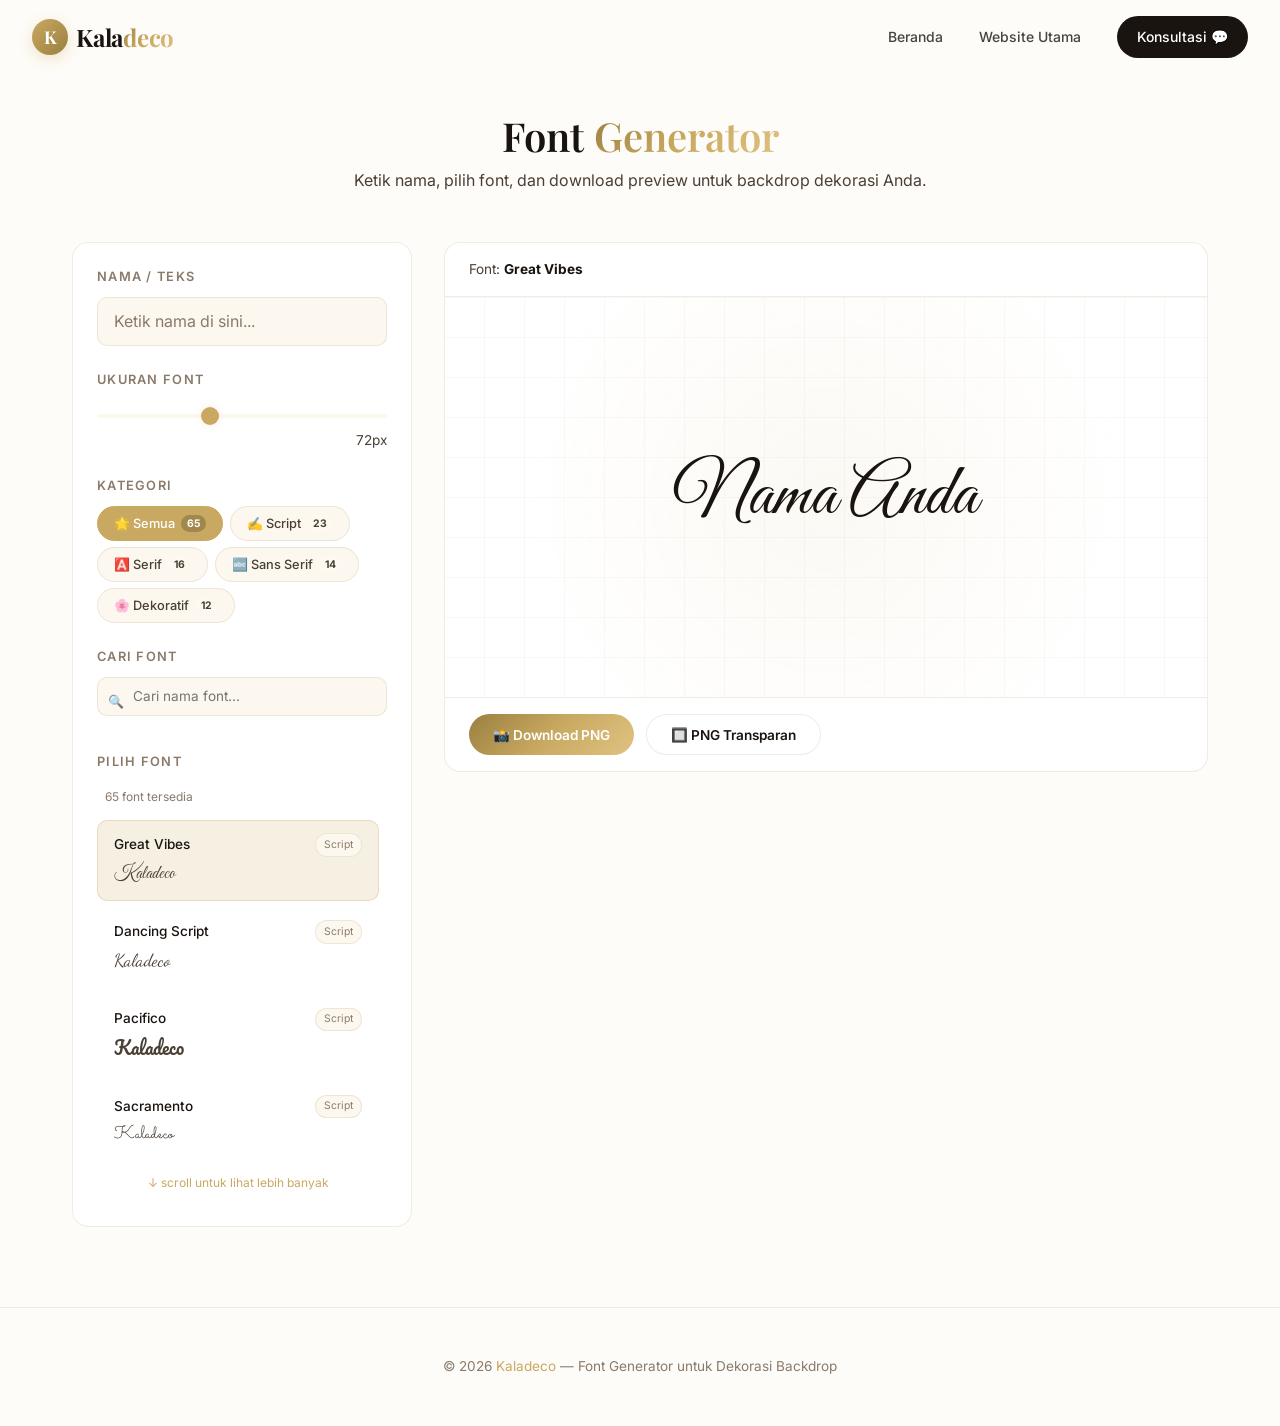
==== generator.html @ 747a3c10 "initial: kaladeco font generator" ====
<!DOCTYPE html>
<html lang="id">
<head>
  <meta charset="UTF-8">
  <meta name="viewport" content="width=device-width, initial-scale=1.0">
  <title>Font Generator — Kaladeco</title>
  <meta name="description" content="Ketik nama dan pilih font untuk backdrop dekorasi Anda. Preview langsung dan download gratis dari Kaladeco.">
  <link rel="stylesheet" href="styles/main.css">
  <link rel="icon" href="data:image/svg+xml,<svg xmlns='http://www.w3.org/2000/svg' viewBox='0 0 100 100'><text y='.9em' font-size='90'>✍️</text></svg>">
</head>
<body>

  <!-- Navbar -->
  <nav class="navbar">
    <a href="index.html" class="nav-logo">
      <span class="nav-logo-mark">K</span>
      <span class="nav-logo-text">Kala<span class="accent">deco</span></span>
    </a>
    <div class="nav-links">
      <a href="index.html">Beranda</a>
      <a href="https://kaladeco.vercel.app/" target="_blank" rel="noopener noreferrer">Website Utama</a>
      <a href="https://wa.me/6285283910033?text=Halo%20Kaladeco%2C%20saya%20ingin%20konsultasi%20tentang%20dekorasi" class="nav-cta">Konsultasi 💬</a>
    </div>
    <button class="nav-toggle" aria-label="Menu">
      <span></span><span></span><span></span>
    </button>
  </nav>

  <!-- Generator -->
  <div class="gen-page">
    <div class="gen-container">
      <div class="gen-header">
        <h1>Font <span style="background:var(--gold-gradient);-webkit-background-clip:text;-webkit-text-fill-color:transparent;background-clip:text;">Generator</span></h1>
        <p>Ketik nama, pilih font, dan download preview untuk backdrop dekorasi Anda.</p>
      </div>

      <div class="gen-layout">
        <!-- Left: Controls -->
        <div class="gen-controls">
          <!-- Name Input -->
          <div class="control-group">
            <label class="control-label" for="name-input">Nama / Teks</label>
            <input type="text" id="name-input" class="name-input" placeholder="Ketik nama di sini..." maxlength="60" autocomplete="off">
          </div>

          <!-- Size -->
          <div class="control-group">
            <label class="control-label" for="size-slider">Ukuran Font</label>
            <input type="range" id="size-slider" class="size-slider" min="24" max="150" value="72">
            <div id="size-val" class="size-val">72px</div>
          </div>

          <!-- Category Tabs -->
          <div class="control-group">
            <label class="control-label">Kategori</label>
            <div class="cat-tabs" id="cat-tabs"></div>
          </div>

          <!-- Font Search -->
          <div class="control-group">
            <label class="control-label" for="font-search">Cari Font</label>
            <div class="search-wrap">
              <input type="text" id="font-search" class="font-search" placeholder="Cari nama font..." autocomplete="off">
            </div>
          </div>

          <!-- Font List -->
          <div class="control-group">
            <label class="control-label">Pilih Font</label>
            <div class="font-list" id="font-list"></div>
          </div>
        </div>

        <!-- Right: Preview -->
        <div class="gen-preview">
          <div class="preview-toolbar">
            <div id="font-info" class="font-info">Font: <strong>Great Vibes</strong></div>
          </div>
          <div class="preview-canvas-wrap">
            <div id="preview-text">Nama Anda</div>
          </div>
          <div class="download-bar">
            <button class="btn btn-primary" id="btn-download-png">📸 Download PNG</button>
            <button class="btn btn-secondary" id="btn-download-transparent">🔲 PNG Transparan</button>
          </div>
        </div>
      </div>
    </div>
  </div>

  <!-- Footer -->
  <footer class="footer" style="margin-top:3rem;">
    <p>&copy; 2026 <a href="https://kaladeco.vercel.app/" target="_blank">Kaladeco</a> — Font Generator untuk Dekorasi Backdrop</p>
  </footer>

  <script src="js/fonts.js"></script>
  <script src="js/app.js"></script>
  <script src="js/generator.js"></script>
</body>
</html>
---- styles/main.css ----
@import url('https://fonts.googleapis.com/css2?family=Playfair+Display:ital,wght@0,400;0,600;0,700;1,400&family=Inter:wght@300;400;500;600&display=swap');

:root {
  /* Selaras dengan kaladeco.vercel.app — cream + gold */
  --bg-primary: #fefcf8;       /* cream background */
  --bg-secondary: #fdf8ef;     /* cream lebih hangat (kartu/input) */
  --bg-card: #ffffff;
  --bg-glass: rgba(201,169,97,0.06);
  --border-glass: rgba(154,127,63,0.15);
  --text-primary: #1a1410;     /* charcoal */
  --text-secondary: #4a3f35;
  --text-muted: #8a7a6a;
  --accent: #c9a961;           /* gold */
  --accent-light: #e0c281;
  --accent-dark: #9a7f3f;
  --accent-soft: #f5ebd6;
  --accent-glow: rgba(201,169,97,0.18);
  --gold-gradient: linear-gradient(135deg, #9a7f3f 0%, #c9a961 50%, #e0c281 100%);
  --radius: 16px;
  --radius-sm: 10px;
  --shadow: 0 8px 32px rgba(154,127,63,0.12);
  --transition: 0.3s cubic-bezier(0.4,0,0.2,1);
}

*, *::before, *::after { box-sizing: border-box; margin: 0; padding: 0; }

html { scroll-behavior: smooth; }

body {
  font-family: 'Inter', sans-serif;
  background: var(--bg-primary);
  color: var(--text-primary);
  line-height: 1.6;
  overflow-x: hidden;
  -webkit-font-smoothing: antialiased;
}

h1,h2,h3,h4 { font-family: 'Playfair Display', serif; font-weight: 600; line-height: 1.2; }

a { text-decoration: none; color: inherit; transition: var(--transition); }

img { max-width: 100%; display: block; }

/* ===== NAVBAR (selaras dengan kaladeco.vercel.app) ===== */
.navbar {
  position: fixed; top: 0; left: 0; right: 0; z-index: 100;
  padding: 1rem 2rem;
  background: transparent;
  display: flex; align-items: center; justify-content: space-between;
  transition: all 0.5s cubic-bezier(0.4,0,0.2,1);
}
.navbar.scrolled {
  padding: 0.5rem 2rem;
  background: rgba(255,255,255,0.8);
  backdrop-filter: blur(20px);
  border-bottom: 1px solid rgba(201,169,97,0.1);
}

/* Logo: lingkaran gold + teks Kaladeco dengan suffix gradient */
.nav-logo {
  display: inline-flex; align-items: center; gap: 0.5rem;
  font-family: 'Playfair Display', serif;
  font-size: 1.5rem; font-weight: 700;
  color: var(--text-primary);
  letter-spacing: -0.01em;
  background: none; -webkit-text-fill-color: var(--text-primary);
}
.nav-logo-mark {
  width: 36px; height: 36px; border-radius: 50%;
  background: linear-gradient(135deg, var(--accent) 0%, var(--accent-dark) 100%);
  display: inline-flex; align-items: center; justify-content: center;
  color: #fff; font-size: 1.1rem; font-weight: 700;
  box-shadow: 0 4px 14px rgba(201,169,97,0.3);
  transition: transform 0.3s ease;
  -webkit-text-fill-color: #fff;
}
.nav-logo:hover .nav-logo-mark { transform: scale(1.1); }
.nav-logo-text { line-height: 1; }
.nav-logo-text .accent {
  background: var(--gold-gradient);
  -webkit-background-clip: text; -webkit-text-fill-color: transparent;
  background-clip: text;
}

.nav-links { display: flex; gap: 0.25rem; align-items: center; }
.nav-links a {
  position: relative;
  padding: 0.5rem 1rem;
  font-size: 0.875rem; font-weight: 500;
  color: rgba(26,20,16,0.8);
  transition: color 0.3s ease;
}
.nav-links a:hover { color: var(--accent); }
.nav-links a:not(.nav-cta)::after {
  content: ''; position: absolute;
  bottom: 0.25rem; left: 1rem; right: 1rem;
  height: 1.5px; background: var(--accent);
  transform: scaleX(0); transform-origin: left;
  transition: transform 0.3s ease;
}
.nav-links a:not(.nav-cta):hover::after { transform: scaleX(1); }

.nav-cta {
  margin-left: 1rem;
  padding: 0.625rem 1.25rem !important;
  background: var(--text-primary) !important;
  color: #ffffff !important;
  -webkit-text-fill-color: #ffffff !important;
  border-radius: 50px; font-weight: 500 !important; font-size: 0.875rem !important;
  transition: background-color 0.3s ease !important;
}
.nav-cta::after { display: none !important; }
.nav-cta:hover { background: var(--accent) !important; color: #ffffff !important; }

.nav-toggle { display: none; flex-direction: column; gap: 5px; cursor: pointer; background: none; border: none; padding: 4px; }
.nav-toggle span { width: 24px; height: 2px; background: var(--text-primary); border-radius: 2px; transition: var(--transition); }

/* ===== HERO ===== */
.hero {
  min-height: 100vh; display: flex; align-items: center; justify-content: center;
  position: relative; padding: 6rem 2rem 4rem;
  background: radial-gradient(ellipse at 50% 0%, rgba(201,169,110,0.08) 0%, transparent 60%);
}
.hero::before {
  content: ''; position: absolute; top: 20%; left: 50%; transform: translateX(-50%);
  width: 600px; height: 600px; border-radius: 50%;
  background: radial-gradient(circle, var(--accent-glow) 0%, transparent 70%);
  filter: blur(80px); pointer-events: none;
}
.hero-content { text-align: center; max-width: 800px; position: relative; z-index: 1; }
.hero-badge {
  display: inline-flex; align-items: center; gap: 0.5rem;
  padding: 0.5rem 1.2rem; border-radius: 50px;
  background: var(--bg-glass); border: 1px solid var(--border-glass);
  font-size: 0.8rem; color: var(--accent); margin-bottom: 2rem;
  animation: fadeInUp 0.8s ease;
}
.hero-badge .dot { width: 6px; height: 6px; border-radius: 50%; background: var(--accent); animation: pulse 2s infinite; }
.hero h1 { font-size: clamp(2.5rem, 6vw, 4.5rem); margin-bottom: 1.5rem; animation: fadeInUp 0.8s ease 0.1s both; }
.hero h1 .highlight {
  background: var(--gold-gradient); -webkit-background-clip: text; -webkit-text-fill-color: transparent; background-clip: text;
}
.hero p { font-size: 1.1rem; color: var(--text-secondary); max-width: 560px; margin: 0 auto 2.5rem; animation: fadeInUp 0.8s ease 0.2s both; }
.hero-buttons { display: flex; gap: 1rem; justify-content: center; flex-wrap: wrap; animation: fadeInUp 0.8s ease 0.3s both; }

/* ===== BUTTONS ===== */
.btn {
  display: inline-flex; align-items: center; gap: 0.5rem;
  padding: 0.85rem 2rem; border-radius: 50px; font-weight: 600;
  font-size: 0.95rem; cursor: pointer; border: none;
  transition: var(--transition); font-family: 'Inter', sans-serif;
}
.btn-primary {
  background: var(--gold-gradient); color: #ffffff;
}
.btn-primary:hover { transform: translateY(-2px); box-shadow: 0 8px 30px var(--accent-glow); }
.btn-secondary {
  background: var(--bg-card); color: var(--text-primary);
  border: 1px solid var(--border-glass);
}
.btn-secondary:hover { background: var(--accent-soft); border-color: var(--accent); }

/* ===== SECTIONS ===== */
.section { padding: 6rem 2rem; max-width: 1200px; margin: 0 auto; }
.section-label {
  font-size: 0.8rem; color: var(--accent); text-transform: uppercase;
  letter-spacing: 0.15em; font-weight: 600; margin-bottom: 0.75rem;
}
.section-title { font-size: clamp(1.8rem, 4vw, 2.8rem); margin-bottom: 1rem; }
.section-desc { color: var(--text-secondary); max-width: 560px; font-size: 1rem; }

/* ===== FEATURES ===== */
.features-grid { display: grid; grid-template-columns: repeat(auto-fit, minmax(280px, 1fr)); gap: 1.5rem; margin-top: 3rem; }
.feature-card {
  padding: 2rem; border-radius: var(--radius);
  background: var(--bg-card); border: 1px solid var(--border-glass);
  transition: var(--transition); position: relative; overflow: hidden;
}
.feature-card:hover { border-color: rgba(201,169,110,0.3); transform: translateY(-4px); box-shadow: var(--shadow); }
.feature-icon {
  width: 48px; height: 48px; border-radius: 12px;
  background: var(--accent-glow); display: flex; align-items: center; justify-content: center;
  font-size: 1.5rem; margin-bottom: 1.2rem;
}
.feature-card h3 { font-size: 1.15rem; margin-bottom: 0.6rem; font-family: 'Inter', sans-serif; font-weight: 600; }
.feature-card p { color: var(--text-secondary); font-size: 0.9rem; line-height: 1.6; }

/* ===== PREVIEW SHOWCASE ===== */
.showcase { margin-top: 3rem; }
.showcase-grid { display: grid; grid-template-columns: repeat(auto-fit, minmax(300px, 1fr)); gap: 1.5rem; }
.showcase-card {
  border-radius: var(--radius); overflow: hidden;
  background: var(--bg-card); border: 1px solid var(--border-glass);
  transition: var(--transition); cursor: pointer;
}
.showcase-card:hover { border-color: rgba(201,169,110,0.3); transform: translateY(-3px); }
.showcase-preview {
  height: 200px; display: flex; align-items: center; justify-content: center;
  background: linear-gradient(135deg, var(--accent-soft) 0%, var(--bg-secondary) 100%);
  padding: 2rem; text-align: center; font-size: 2.5rem; color: var(--text-primary);
}
.showcase-info { padding: 1.2rem 1.5rem; border-top: 1px solid var(--border-glass); }
.showcase-info .font-name { font-size: 0.9rem; font-weight: 500; }
.showcase-info .font-cat { font-size: 0.8rem; color: var(--text-muted); margin-top: 0.2rem; }

/* ===== CTA ===== */
.cta-section {
  text-align: center; padding: 5rem 2rem;
  background: radial-gradient(ellipse at center, var(--accent-glow) 0%, transparent 70%);
  position: relative;
}
.cta-section h2 { font-size: clamp(2rem, 4vw, 3rem); margin-bottom: 1rem; }
.cta-section p { color: var(--text-secondary); max-width: 480px; margin: 0 auto 2rem; }

/* ===== FOOTER ===== */
.footer {
  padding: 3rem 2rem; text-align: center;
  border-top: 1px solid var(--border-glass);
  color: var(--text-muted); font-size: 0.85rem;
}
.footer a { color: var(--accent); }

/* ===== GENERATOR PAGE ===== */
.gen-page { min-height: 100vh; padding-top: 80px; }
.gen-container { max-width: 1200px; margin: 0 auto; padding: 2rem; }
.gen-header { text-align: center; margin-bottom: 3rem; }
.gen-header h1 { font-size: clamp(1.8rem, 4vw, 2.5rem); margin-bottom: 0.5rem; }
.gen-header p { color: var(--text-secondary); }

.gen-layout { display: grid; grid-template-columns: 340px 1fr; gap: 2rem; align-items: start; }

/* Controls Panel */
.gen-controls {
  background: var(--bg-card); border: 1px solid var(--border-glass);
  border-radius: var(--radius); padding: 1.5rem;
  position: sticky; top: 100px;
}
.control-group { margin-bottom: 1.5rem; }
.control-group:last-child { margin-bottom: 0; }
.control-label {
  display: block; font-size: 0.8rem; color: var(--text-muted);
  text-transform: uppercase; letter-spacing: 0.1em; font-weight: 600; margin-bottom: 0.6rem;
}

.name-input {
  width: 100%; padding: 0.85rem 1rem; border-radius: var(--radius-sm);
  background: var(--bg-secondary); border: 1px solid var(--border-glass);
  color: var(--text-primary); font-size: 1rem; font-family: 'Inter', sans-serif;
  transition: var(--transition); outline: none;
}
.name-input:focus { border-color: var(--accent); box-shadow: 0 0 0 3px var(--accent-glow); }
.name-input::placeholder { color: var(--text-muted); }

/* Category Tabs */
.cat-tabs { display: flex; flex-wrap: wrap; gap: 0.4rem; }
.cat-tab {
  display: inline-flex; align-items: center; gap: 0.35rem;
  padding: 0.5rem 1rem; border-radius: 50px; font-size: 0.8rem;
  background: var(--bg-secondary); border: 1px solid var(--border-glass);
  color: var(--text-secondary); cursor: pointer; transition: var(--transition);
  font-family: 'Inter', sans-serif; font-weight: 500;
}
.cat-tab:hover { border-color: var(--accent); color: var(--text-primary); }
.cat-tab.active { background: var(--accent); color: #ffffff; border-color: var(--accent); }
.cat-count {
  font-size: 0.65rem; font-weight: 700; padding: 0.1rem 0.4rem;
  border-radius: 50px; background: rgba(255,255,255,0.15);
  min-width: 18px; text-align: center; line-height: 1.3;
}
.cat-tab.active .cat-count { background: rgba(0,0,0,0.2); }

/* Font List */
.font-list {
  max-height: 420px; overflow-y: auto; display: flex; flex-direction: column; gap: 0.4rem;
  padding-right: 0.5rem; position: relative;
}
.font-list::-webkit-scrollbar { width: 4px; }
.font-list::-webkit-scrollbar-track { background: transparent; }
.font-list::-webkit-scrollbar-thumb { background: var(--border-glass); border-radius: 4px; }
.font-list::-webkit-scrollbar-thumb:hover { background: var(--accent); }

/* Scroll fade indicator */
.font-list.has-scroll::after {
  content: '↓ scroll untuk lihat lebih banyak';
  position: sticky; bottom: 0; left: 0; right: 0;
  display: block; text-align: center;
  padding: 0.6rem 0; margin-top: 0.3rem;
  font-size: 0.75rem; color: var(--accent);
  background: linear-gradient(to top, var(--bg-card) 60%, transparent);
  pointer-events: none; animation: pulse 2s infinite;
}

/* Font count info */
.font-list-count {
  font-size: 0.75rem; color: var(--text-muted); padding: 0.3rem 0.5rem;
  margin-bottom: 0.2rem;
}

.font-item {
  padding: 0.75rem 1rem; border-radius: var(--radius-sm);
  background: transparent; border: 1px solid transparent;
  cursor: pointer; transition: var(--transition);
}
.font-item:hover { background: var(--bg-glass); border-color: var(--border-glass); }
.font-item.active { background: var(--accent-glow); border-color: rgba(201,169,110,0.3); }
.font-item .fi-header { display: flex; align-items: center; justify-content: space-between; margin-bottom: 0.2rem; }
.font-item .fi-name { font-size: 0.85rem; font-weight: 500; }
.font-item .fi-cat {
  font-size: 0.65rem; color: var(--text-muted); padding: 0.15rem 0.5rem;
  border-radius: 50px; background: var(--bg-secondary); border: 1px solid var(--border-glass);
}
.font-item .fi-preview { font-size: 1.1rem; color: var(--text-secondary); white-space: nowrap; overflow: hidden; text-overflow: ellipsis; }

/* Search */
.font-search {
  width: 100%; padding: 0.65rem 1rem 0.65rem 2.2rem;
  border-radius: var(--radius-sm); background: var(--bg-secondary);
  border: 1px solid var(--border-glass); color: var(--text-primary);
  font-size: 0.85rem; font-family: 'Inter', sans-serif;
  outline: none; transition: var(--transition); margin-bottom: 0.75rem;
}
.font-search:focus { border-color: var(--accent); }
.search-wrap { position: relative; }
.search-wrap::before {
  content: '🔍'; position: absolute; left: 0.7rem; top: 50%; transform: translateY(-50%);
  font-size: 0.8rem; pointer-events: none;
}

/* Preview Panel */
.gen-preview {
  background: var(--bg-card); border: 1px solid var(--border-glass);
  border-radius: var(--radius); overflow: hidden;
}
.preview-toolbar {
  display: flex; align-items: center; justify-content: space-between;
  padding: 1rem 1.5rem; border-bottom: 1px solid var(--border-glass);
}
.preview-toolbar .font-info { font-size: 0.85rem; color: var(--text-secondary); }
.preview-toolbar .font-info strong { color: var(--text-primary); }

.preview-canvas-wrap {
  min-height: 400px; display: flex; align-items: center; justify-content: center;
  padding: 3rem; position: relative;
  background:
    radial-gradient(circle at 50% 50%, rgba(201,169,97,0.07) 0%, transparent 70%),
    repeating-linear-gradient(0deg, transparent, transparent 39px, rgba(154,127,63,0.05) 39px, rgba(154,127,63,0.05) 40px),
    repeating-linear-gradient(90deg, transparent, transparent 39px, rgba(154,127,63,0.05) 39px, rgba(154,127,63,0.05) 40px);
}

#preview-text {
  font-size: clamp(1.5rem, 5vw, 4.5rem); text-align: center;
  word-break: break-word; word-wrap: break-word;
  transition: font-family 0.3s ease, font-size 0.2s ease;
  color: var(--text-primary); padding: 2rem;
  line-height: 1.3; max-width: 100%;
  overflow-wrap: break-word;
}

.download-bar {
  display: flex; gap: 0.75rem; padding: 1rem 1.5rem;
  border-top: 1px solid var(--border-glass); flex-wrap: wrap;
}
.download-bar .btn { font-size: 0.85rem; padding: 0.7rem 1.5rem; }

/* Size slider */
.size-slider {
  width: 100%; -webkit-appearance: none; appearance: none;
  height: 4px; border-radius: 2px; background: var(--bg-secondary);
  outline: none; transition: var(--transition);
}
.size-slider::-webkit-slider-thumb {
  -webkit-appearance: none; appearance: none;
  width: 18px; height: 18px; border-radius: 50%;
  background: var(--accent); cursor: pointer;
  box-shadow: 0 0 10px var(--accent-glow);
}
.size-val { font-size: 0.85rem; color: var(--text-secondary); text-align: right; margin-top: 0.3rem; }

/* BG Color picker for download */
.bg-options { display: flex; gap: 0.5rem; flex-wrap: wrap; }
.bg-opt {
  width: 32px; height: 32px; border-radius: 8px; cursor: pointer;
  border: 2px solid transparent; transition: var(--transition);
}
.bg-opt:hover, .bg-opt.active { border-color: var(--accent); transform: scale(1.1); }

/* ===== ANIMATIONS ===== */
@keyframes fadeInUp {
  from { opacity: 0; transform: translateY(20px); }
  to { opacity: 1; transform: translateY(0); }
}
@keyframes pulse {
  0%, 100% { opacity: 1; }
  50% { opacity: 0.4; }
}

/* ===== RESPONSIVE ===== */
@media (max-width: 768px) {
  .nav-links {
    display: none; position: fixed; top: 0; left: 0; right: 0; bottom: 0;
    background: rgba(255,255,255,0.98); backdrop-filter: blur(20px);
    flex-direction: column;
    align-items: center; justify-content: center; gap: 2rem;
  }
  .nav-links.open { display: flex; }
  .nav-toggle { display: flex; }
  .gen-layout { grid-template-columns: 1fr; }
  .gen-controls { position: static; }
  .preview-canvas-wrap { min-height: 280px; padding: 2rem 1rem; }
  .hero { padding: 5rem 1.5rem 3rem; }
  .section { padding: 4rem 1.5rem; }
}
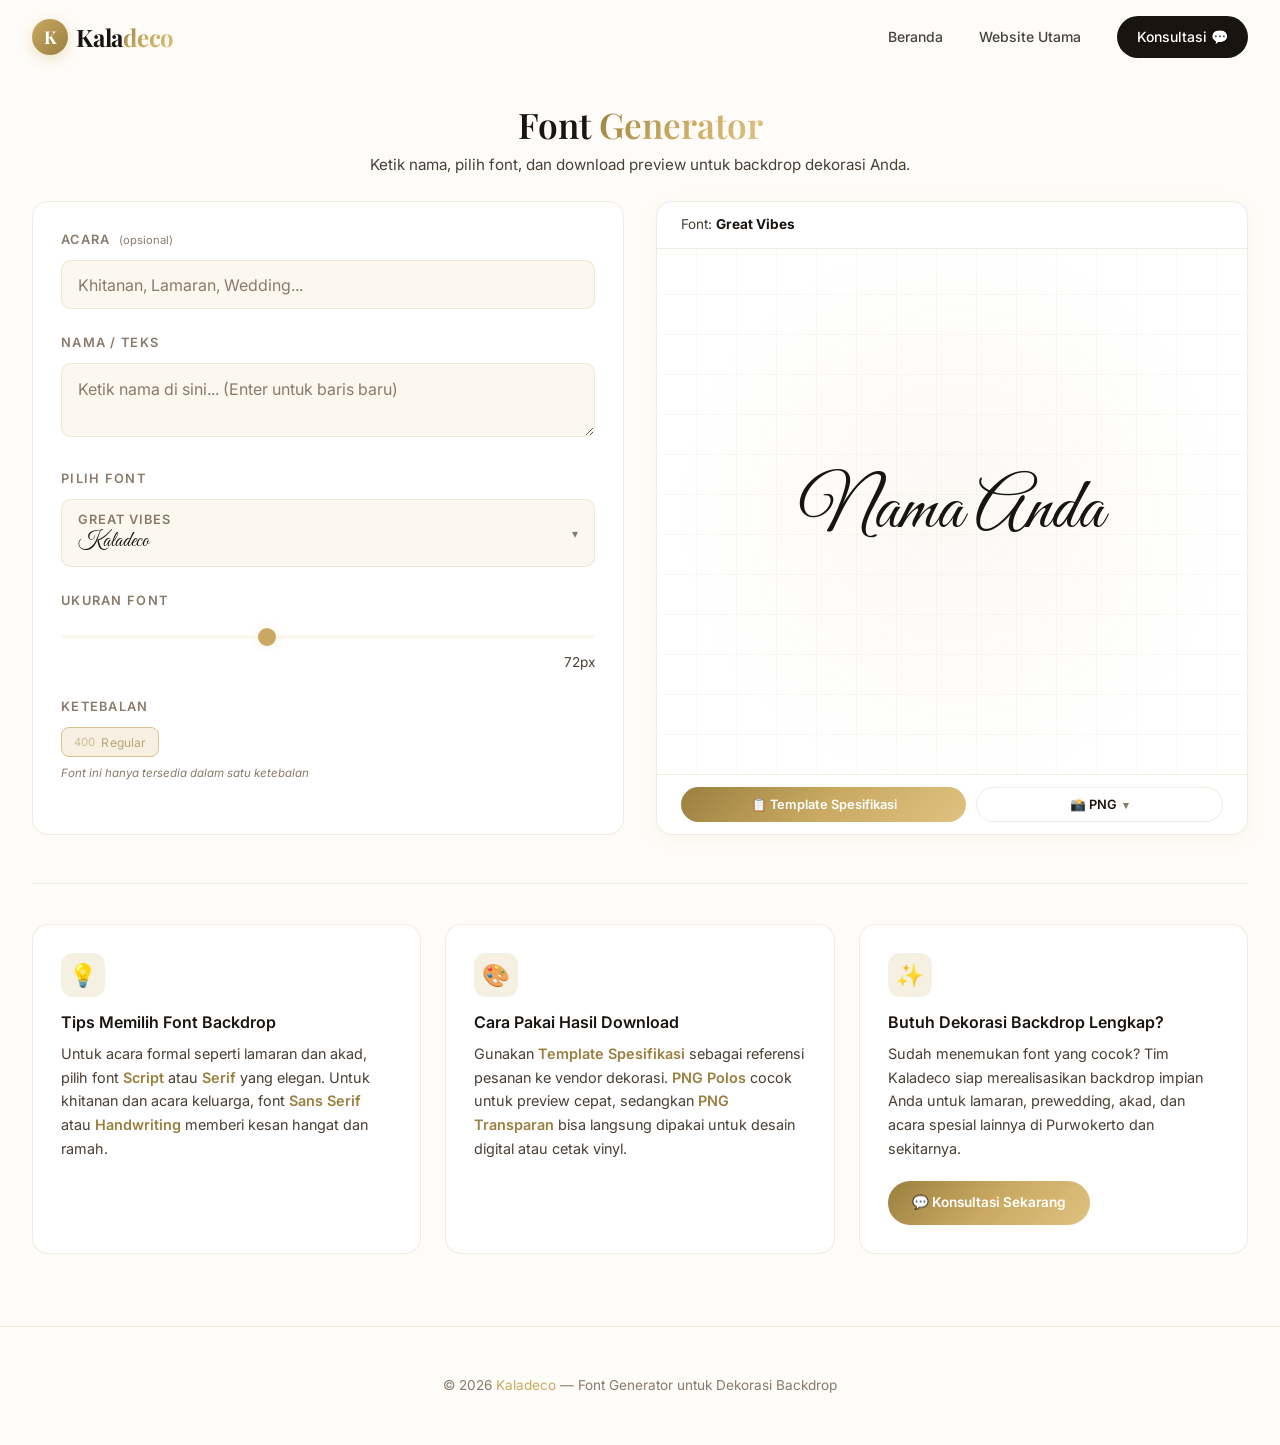
==== commit 15c9d69d: "feat: redesign generator UX with split layout, font picker modal & template download - Tambah 25 fon" ====
--- a/generator.html
+++ b/generator.html
@@ -35,43 +35,7 @@
       </div>
 
       <div class="gen-layout">
-        <!-- Left: Controls -->
-        <div class="gen-controls">
-          <!-- Name Input -->
-          <div class="control-group">
-            <label class="control-label" for="name-input">Nama / Teks</label>
-            <input type="text" id="name-input" class="name-input" placeholder="Ketik nama di sini..." maxlength="60" autocomplete="off">
-          </div>
-
-          <!-- Size -->
-          <div class="control-group">
-            <label class="control-label" for="size-slider">Ukuran Font</label>
-            <input type="range" id="size-slider" class="size-slider" min="24" max="150" value="72">
-            <div id="size-val" class="size-val">72px</div>
-          </div>
-
-          <!-- Category Tabs -->
-          <div class="control-group">
-            <label class="control-label">Kategori</label>
-            <div class="cat-tabs" id="cat-tabs"></div>
-          </div>
-
-          <!-- Font Search -->
-          <div class="control-group">
-            <label class="control-label" for="font-search">Cari Font</label>
-            <div class="search-wrap">
-              <input type="text" id="font-search" class="font-search" placeholder="Cari nama font..." autocomplete="off">
-            </div>
-          </div>
-
-          <!-- Font List -->
-          <div class="control-group">
-            <label class="control-label">Pilih Font</label>
-            <div class="font-list" id="font-list"></div>
-          </div>
-        </div>
-
-        <!-- Right: Preview -->
+        <!-- Top: Preview (sticky) -->
         <div class="gen-preview">
           <div class="preview-toolbar">
             <div id="font-info" class="font-info">Font: <strong>Great Vibes</strong></div>
@@ -80,11 +44,129 @@
             <div id="preview-text">Nama Anda</div>
           </div>
           <div class="download-bar">
-            <button class="btn btn-primary" id="btn-download-png">📸 Download PNG</button>
-            <button class="btn btn-secondary" id="btn-download-transparent">🔲 PNG Transparan</button>
+            <button class="btn btn-primary" id="btn-download-template">📋 Template Spesifikasi</button>
+            <div class="png-dropdown">
+              <button class="btn btn-secondary png-trigger" id="btn-png-trigger" type="button" aria-haspopup="menu" aria-expanded="false">
+                📸 PNG <span class="png-chevron">▾</span>
+              </button>
+              <div class="png-menu" id="png-menu" hidden role="menu">
+                <button class="png-menu-item" id="btn-download-png" role="menuitem">
+                  <span class="png-menu-icon">📸</span>
+                  <span class="png-menu-text">
+                    <strong>PNG Polos</strong>
+                    <small>Background putih</small>
+                  </span>
+                </button>
+                <button class="png-menu-item" id="btn-download-transparent" role="menuitem">
+                  <span class="png-menu-icon">🔲</span>
+                  <span class="png-menu-text">
+                    <strong>PNG Transparan</strong>
+                    <small>Tanpa background</small>
+                  </span>
+                </button>
+              </div>
+            </div>
           </div>
         </div>
+
+        <!-- Bottom: Controls -->
+        <div class="gen-controls">
+          <!-- Acara (untuk template) -->
+          <div class="control-group" id="event-group">
+            <label class="control-label" for="event-input">Acara <span class="label-hint">(opsional)</span></label>
+            <input type="text" id="event-input" class="name-input" placeholder="Khitanan, Lamaran, Wedding..." maxlength="40" autocomplete="off">
+          </div>
+
+          <!-- Name Input -->
+          <div class="control-group" id="name-group">
+            <label class="control-label" for="name-input">Nama / Teks</label>
+            <textarea id="name-input" class="name-input name-textarea" placeholder="Ketik nama di sini... (Enter untuk baris baru)" maxlength="120" rows="2" autocomplete="off"></textarea>
+          </div>
+
+          <!-- Font Picker (popup modal) -->
+          <div class="control-group" id="font-list-group">
+            <label class="control-label">Pilih Font</label>
+            <button class="font-picker-trigger" id="font-picker-trigger" type="button" aria-haspopup="dialog" aria-expanded="false">
+              <span class="fp-current">
+                <span class="fp-name" id="fp-current-name">Great Vibes</span>
+                <span class="fp-preview" id="fp-current-preview" style="font-family:'Great Vibes',cursive">Kaladeco</span>
+              </span>
+              <span class="fp-chevron">▾</span>
+            </button>
+          </div>
+
+          <!-- Size -->
+          <div class="control-group" id="size-group">
+            <label class="control-label" for="size-slider">Ukuran Font</label>
+            <input type="range" id="size-slider" class="size-slider" min="24" max="150" value="72">
+            <div id="size-val" class="size-val">72px</div>
+          </div>
+
+          <!-- Weight (ketebalan) -->
+          <div class="control-group" id="weight-group">
+            <label class="control-label">Ketebalan</label>
+            <div class="weight-tabs" id="weight-tabs"></div>
+            <div id="weight-hint" class="weight-hint" hidden>Font ini hanya tersedia dalam satu ketebalan</div>
+          </div>
+
+          <!-- Category sheet (modal) -->
+          <div class="cat-sheet" id="cat-sheet" hidden>
+            <div class="cat-sheet-backdrop" data-close></div>
+            <div class="cat-sheet-panel" role="dialog" aria-label="Pilih kategori">
+              <div class="cat-sheet-header">
+                <h3>Pilih Kategori</h3>
+                <button class="cat-sheet-close" data-close aria-label="Tutup">✕</button>
+              </div>
+              <div class="cat-sheet-tabs" id="cat-sheet-tabs"></div>
+            </div>
+          </div>
+
+          <!-- Font sheet (modal) -->
+          <div class="cat-sheet font-sheet" id="font-sheet" hidden>
+            <div class="cat-sheet-backdrop" data-close-font></div>
+            <div class="cat-sheet-panel font-sheet-panel" role="dialog" aria-label="Pilih font">
+              <div class="cat-sheet-header">
+                <h3>Pilih Font</h3>
+                <button class="cat-sheet-close" data-close-font aria-label="Tutup">✕</button>
+              </div>
+              <div class="font-picker-toolbar">
+                <div class="search-wrap">
+                  <input type="text" id="font-search" class="font-search" placeholder="Cari nama font..." autocomplete="off">
+                </div>
+                <button class="cat-filter-btn" id="cat-filter-btn" type="button" aria-haspopup="dialog">
+                  <span class="cat-filter-icon">🔽</span>
+                  <span>Filter: <strong id="cat-filter-current">Semua</strong></span>
+                </button>
+              </div>
+              <div id="font-list-count" class="font-list-count"></div>
+              <div class="font-list" id="font-list"></div>
+            </div>
+          </div>
+        </div>
+
       </div>
+
+      <!-- Tips & info section -->
+      <section class="gen-info">
+        <div class="gen-info-grid">
+          <div class="gen-info-card">
+            <div class="gen-info-icon">💡</div>
+            <h3>Tips Memilih Font Backdrop</h3>
+            <p>Untuk acara formal seperti lamaran dan akad, pilih font <strong>Script</strong> atau <strong>Serif</strong> yang elegan. Untuk khitanan dan acara keluarga, font <strong>Sans Serif</strong> atau <strong>Handwriting</strong> memberi kesan hangat dan ramah.</p>
+          </div>
+          <div class="gen-info-card">
+            <div class="gen-info-icon">🎨</div>
+            <h3>Cara Pakai Hasil Download</h3>
+            <p>Gunakan <strong>Template Spesifikasi</strong> sebagai referensi pesanan ke vendor dekorasi. <strong>PNG Polos</strong> cocok untuk preview cepat, sedangkan <strong>PNG Transparan</strong> bisa langsung dipakai untuk desain digital atau cetak vinyl.</p>
+          </div>
+          <div class="gen-info-card">
+            <div class="gen-info-icon">✨</div>
+            <h3>Butuh Dekorasi Backdrop Lengkap?</h3>
+            <p>Sudah menemukan font yang cocok? Tim Kaladeco siap merealisasikan backdrop impian Anda untuk lamaran, prewedding, akad, dan acara spesial lainnya di Purwokerto dan sekitarnya.</p>
+            <a href="https://wa.me/6285283910033?text=Halo%20Kaladeco%2C%20saya%20tertarik%20konsultasi%20dekorasi%20backdrop" target="_blank" rel="noopener noreferrer" class="btn btn-primary gen-info-cta">💬 Konsultasi Sekarang</a>
+          </div>
+        </div>
+      </section>
     </div>
   </div>
 
--- a/styles/main.css
+++ b/styles/main.css
@@ -51,9 +51,20 @@
 }
 .navbar.scrolled {
   padding: 0.5rem 2rem;
-  background: rgba(255,255,255,0.8);
+  background: rgba(255,255,255,0.85);
   backdrop-filter: blur(20px);
   border-bottom: 1px solid rgba(201,169,97,0.1);
+}
+/* Saat mobile menu dibuka, hapus backdrop-filter yang menciptakan stacking context
+   bermasalah (membuat position:fixed child terjebak dalam navbar).
+   Pakai !important + transition: none agar perubahan instan, tidak ikut animasi navbar. */
+body.menu-open .navbar,
+body.menu-open .navbar.scrolled {
+  backdrop-filter: none !important;
+  -webkit-backdrop-filter: none !important;
+  background: transparent !important;
+  border-bottom-color: transparent !important;
+  transition: none !important;
 }
 
 /* Logo: lingkaran gold + teks Kaladeco dengan suffix gradient */
@@ -222,19 +233,69 @@
 
 /* ===== GENERATOR PAGE ===== */
 .gen-page { min-height: 100vh; padding-top: 80px; }
-.gen-container { max-width: 1200px; margin: 0 auto; padding: 2rem; }
-.gen-header { text-align: center; margin-bottom: 3rem; }
-.gen-header h1 { font-size: clamp(1.8rem, 4vw, 2.5rem); margin-bottom: 0.5rem; }
-.gen-header p { color: var(--text-secondary); }
-
-.gen-layout { display: grid; grid-template-columns: 340px 1fr; gap: 2rem; align-items: start; }
+.gen-container { max-width: 1280px; margin: 0 auto; padding: 1.5rem 2rem; }
+.gen-header { text-align: center; margin-bottom: 1.5rem; }
+.gen-header h1 { font-size: clamp(1.6rem, 3.5vw, 2.2rem); margin-bottom: 0.4rem; }
+.gen-header p { color: var(--text-secondary); font-size: 0.95rem; }
+
+.gen-layout { display: flex; flex-direction: column; gap: 1.5rem; }
 
 /* Controls Panel */
 .gen-controls {
   background: var(--bg-card); border: 1px solid var(--border-glass);
   border-radius: var(--radius); padding: 1.5rem;
-  position: sticky; top: 100px;
-}
+}
+
+/* Desktop ≥1024: layout split — preview kanan, controls kiri */
+@media (min-width: 1024px) {
+  .gen-layout {
+    display: grid;
+    grid-template-columns: 1fr 1fr;
+    gap: 2rem;
+    align-items: stretch;
+  }
+  /* Controls di kiri */
+  .gen-controls {
+    grid-column: 1;
+    grid-row: 1;
+    padding: 1.75rem;
+  }
+  /* Preview di kanan — stretch mengikuti tinggi controls */
+  .gen-preview {
+    grid-column: 2;
+    grid-row: 1;
+    position: static;
+    display: flex;
+    flex-direction: column;
+    height: 100%;
+  }
+  /* Canvas wrap mengisi sisa ruang antara toolbar & download bar */
+  .gen-preview .preview-canvas-wrap {
+    flex: 1;
+    min-height: 0;
+  }
+}
+
+/* Tablet 768–1023: controls jadi 2-kolom internal (preview tetap full width di atas) */
+@media (min-width: 768px) and (max-width: 1023px) {
+  .gen-controls {
+    display: grid;
+    grid-template-columns: 1fr 1fr;
+    gap: 1.25rem 2rem;
+    padding: 2rem;
+    align-items: start;
+  }
+  .control-group { margin-bottom: 0; }
+  /* Baris 1: Acara | Nama */
+  #event-group { grid-column: 1; grid-row: 1; }
+  #name-group  { grid-column: 2; grid-row: 1; }
+  /* Baris 2: Pilih Font (full width) */
+  #font-list-group { grid-column: 1 / -1; grid-row: 2; }
+  /* Baris 3: Ukuran | Ketebalan */
+  #size-group   { grid-column: 1; grid-row: 3; }
+  #weight-group { grid-column: 2; grid-row: 3; }
+}
+
 .control-group { margin-bottom: 1.5rem; }
 .control-group:last-child { margin-bottom: 0; }
 .control-label {
@@ -250,9 +311,69 @@
 }
 .name-input:focus { border-color: var(--accent); box-shadow: 0 0 0 3px var(--accent-glow); }
 .name-input::placeholder { color: var(--text-muted); }
-
-/* Category Tabs */
-.cat-tabs { display: flex; flex-wrap: wrap; gap: 0.4rem; }
+.name-textarea { resize: vertical; min-height: 60px; line-height: 1.4; }
+
+.label-hint {
+  font-size: 0.7rem; color: var(--text-muted);
+  font-weight: 400; text-transform: none; letter-spacing: 0; margin-left: 0.3rem;
+}
+
+/* Category filter button — di dalam font picker panel */
+.cat-filter-btn {
+  display: inline-flex; align-items: center; gap: 0.5rem;
+  padding: 0.6rem 1rem;
+  background: var(--bg-secondary); border: 1px solid var(--border-glass);
+  border-radius: var(--radius-sm);
+  color: var(--text-primary); cursor: pointer;
+  font-family: 'Inter', sans-serif; font-size: 0.85rem;
+  transition: var(--transition); white-space: nowrap;
+}
+.cat-filter-btn:hover { border-color: var(--accent); }
+.cat-filter-btn .cat-filter-icon { font-size: 0.85rem; }
+.cat-filter-btn strong { color: var(--accent-dark); font-weight: 600; }
+
+/* Bottom sheet for category picker (mobile) */
+.cat-sheet {
+  position: fixed; inset: 0; z-index: 250;
+  display: flex; align-items: flex-end; justify-content: center;
+}
+/* Font sheet di lapisan lebih bawah agar cat-sheet (filter) bisa muncul di atasnya */
+#font-sheet { z-index: 200; }
+.cat-sheet[hidden] { display: none; }
+.cat-sheet-backdrop {
+  position: absolute; inset: 0;
+  background: rgba(26,20,16,0.4);
+  opacity: 0; transition: opacity 0.25s ease;
+}
+.cat-sheet.open .cat-sheet-backdrop { opacity: 1; }
+.cat-sheet-panel {
+  position: relative; width: 100%; max-width: 600px;
+  background: var(--bg-card); border-radius: 20px 20px 0 0;
+  padding: 1.25rem 1.25rem 2rem;
+  transform: translateY(100%); transition: transform 0.3s cubic-bezier(0.4,0,0.2,1);
+  max-height: 80vh; overflow-y: auto;
+  box-shadow: 0 -8px 32px rgba(0,0,0,0.15);
+}
+.cat-sheet.open .cat-sheet-panel { transform: translateY(0); }
+.cat-sheet-header {
+  display: flex; align-items: center; justify-content: space-between;
+  margin-bottom: 1rem;
+}
+.cat-sheet-header h3 {
+  font-family: 'Inter', sans-serif; font-size: 1rem; font-weight: 600;
+  color: var(--text-primary);
+}
+.cat-sheet-close {
+  background: var(--bg-secondary); border: 1px solid var(--border-glass);
+  width: 32px; height: 32px; border-radius: 50%;
+  cursor: pointer; color: var(--text-secondary);
+  font-size: 0.85rem; display: flex; align-items: center; justify-content: center;
+  transition: var(--transition);
+}
+.cat-sheet-close:hover { border-color: var(--accent); color: var(--text-primary); }
+.cat-sheet-tabs { display: flex; flex-wrap: wrap; gap: 0.5rem; }
+.cat-sheet-tabs .cat-tab { font-size: 0.85rem; padding: 0.6rem 1.1rem; }
+
 .cat-tab {
   display: inline-flex; align-items: center; gap: 0.35rem;
   padding: 0.5rem 1rem; border-radius: 50px; font-size: 0.8rem;
@@ -269,7 +390,7 @@
 }
 .cat-tab.active .cat-count { background: rgba(0,0,0,0.2); }
 
-/* Font List */
+/* Font List — internal scroll */
 .font-list {
   max-height: 420px; overflow-y: auto; display: flex; flex-direction: column; gap: 0.4rem;
   padding-right: 0.5rem; position: relative;
@@ -290,10 +411,65 @@
   pointer-events: none; animation: pulse 2s infinite;
 }
 
+/* Font picker (dropdown collapsible) */
+.font-picker-trigger {
+  width: 100%; display: flex; align-items: center; justify-content: space-between;
+  gap: 0.75rem; padding: 0.75rem 1rem;
+  background: var(--bg-secondary); border: 1px solid var(--border-glass);
+  border-radius: var(--radius-sm);
+  cursor: pointer; transition: var(--transition);
+  font-family: 'Inter', sans-serif; text-align: left;
+  color: var(--text-primary);
+}
+.font-picker-trigger:hover { border-color: var(--accent); }
+.font-picker-trigger.open {
+  border-color: var(--accent);
+  box-shadow: 0 0 0 3px var(--accent-glow);
+}
+.fp-current { display: flex; flex-direction: column; gap: 0.15rem; min-width: 0; flex: 1; }
+.fp-name {
+  font-size: 0.8rem; color: var(--text-muted);
+  text-transform: uppercase; letter-spacing: 0.08em; font-weight: 600;
+}
+.fp-preview {
+  font-size: 1.3rem; line-height: 1.2; color: var(--text-primary);
+  white-space: nowrap; overflow: hidden; text-overflow: ellipsis;
+}
+.fp-chevron {
+  font-size: 0.75rem; color: var(--text-muted);
+  transition: transform 0.2s ease;
+  flex-shrink: 0;
+}
+.font-picker-trigger.open .fp-chevron { transform: rotate(180deg); }
+
+/* Font sheet — modal popup besar berisi font list */
+.font-sheet-panel {
+  max-width: 720px;
+  max-height: 85vh;
+  display: flex; flex-direction: column;
+}
+.font-sheet-panel .font-list {
+  flex: 1; min-height: 0;
+  max-height: none;
+}
+
+.font-picker-toolbar {
+  display: flex; align-items: center; gap: 0.6rem;
+  margin-bottom: 0.5rem;
+}
+.font-picker-toolbar .search-wrap { flex: 1; min-width: 0; }
+.font-picker-toolbar .font-search { margin-bottom: 0; }
+
 /* Font count info */
 .font-list-count {
-  font-size: 0.75rem; color: var(--text-muted); padding: 0.3rem 0.5rem;
-  margin-bottom: 0.2rem;
+  font-size: 0.72rem; color: var(--text-muted);
+  letter-spacing: 0.02em; margin-bottom: 0.5rem;
+  padding: 0 0.25rem;
+}
+
+@media (max-width: 600px) {
+  .font-picker-toolbar { flex-direction: column; align-items: stretch; gap: 0.5rem; }
+  .cat-filter-btn { width: 100%; justify-content: center; }
 }
 
 .font-item {
@@ -326,21 +502,23 @@
   font-size: 0.8rem; pointer-events: none;
 }
 
-/* Preview Panel */
+/* Preview Panel — sticky di atas saat scroll */
 .gen-preview {
   background: var(--bg-card); border: 1px solid var(--border-glass);
   border-radius: var(--radius); overflow: hidden;
+  position: sticky; top: 80px; z-index: 10;
+  box-shadow: 0 4px 20px rgba(154,127,63,0.06);
 }
 .preview-toolbar {
   display: flex; align-items: center; justify-content: space-between;
-  padding: 1rem 1.5rem; border-bottom: 1px solid var(--border-glass);
+  padding: 0.75rem 1.5rem; border-bottom: 1px solid var(--border-glass);
 }
 .preview-toolbar .font-info { font-size: 0.85rem; color: var(--text-secondary); }
 .preview-toolbar .font-info strong { color: var(--text-primary); }
 
 .preview-canvas-wrap {
-  min-height: 400px; display: flex; align-items: center; justify-content: center;
-  padding: 3rem; position: relative;
+  min-height: 220px; display: flex; align-items: center; justify-content: center;
+  padding: 2rem 1.5rem; position: relative;
   background:
     radial-gradient(circle at 50% 50%, rgba(201,169,97,0.07) 0%, transparent 70%),
     repeating-linear-gradient(0deg, transparent, transparent 39px, rgba(154,127,63,0.05) 39px, rgba(154,127,63,0.05) 40px),
@@ -348,19 +526,72 @@
 }
 
 #preview-text {
-  font-size: clamp(1.5rem, 5vw, 4.5rem); text-align: center;
+  font-size: clamp(1.5rem, 5vw, 4rem); text-align: center;
   word-break: break-word; word-wrap: break-word;
-  transition: font-family 0.3s ease, font-size 0.2s ease;
-  color: var(--text-primary); padding: 2rem;
+  white-space: pre-line;
+  transition: font-family 0.3s ease, font-size 0.2s ease, font-weight 0.2s ease;
+  color: var(--text-primary); padding: 0.5rem;
   line-height: 1.3; max-width: 100%;
   overflow-wrap: break-word;
 }
 
 .download-bar {
-  display: flex; gap: 0.75rem; padding: 1rem 1.5rem;
+  display: flex; gap: 0.6rem; padding: 0.75rem 1.5rem;
   border-top: 1px solid var(--border-glass); flex-wrap: wrap;
 }
-.download-bar .btn { font-size: 0.85rem; padding: 0.7rem 1.5rem; }
+.download-bar .btn { font-size: 0.8rem; padding: 0.55rem 1.2rem; }
+.download-bar > .btn,
+.download-bar > .png-dropdown { flex: 1; min-width: 140px; }
+.download-bar > .btn { justify-content: center; }
+
+/* PNG dropdown trigger + menu */
+.png-dropdown { position: relative; display: flex; }
+.png-trigger {
+  width: 100%; justify-content: center;
+  display: inline-flex; align-items: center; gap: 0.4rem;
+}
+.png-chevron {
+  font-size: 0.7rem; transition: transform 0.2s ease;
+  color: var(--text-muted);
+}
+.png-trigger.open .png-chevron { transform: rotate(180deg); }
+
+.png-menu {
+  position: absolute; bottom: calc(100% + 0.4rem); left: 0; right: 0;
+  background: var(--bg-card); border: 1px solid var(--border-glass);
+  border-radius: var(--radius-sm);
+  box-shadow: 0 8px 32px rgba(154,127,63,0.15);
+  padding: 0.4rem; z-index: 50;
+  opacity: 0; transform: translateY(4px);
+  transition: opacity 0.15s ease, transform 0.15s ease;
+  min-width: 200px;
+}
+.png-menu[hidden] { display: none; }
+.png-menu.open { opacity: 1; transform: translateY(0); }
+
+.png-menu-item {
+  width: 100%; display: flex; align-items: center; gap: 0.6rem;
+  padding: 0.6rem 0.75rem; border-radius: 8px;
+  background: transparent; border: none; cursor: pointer;
+  font-family: 'Inter', sans-serif; text-align: left;
+  color: var(--text-primary); transition: var(--transition);
+}
+.png-menu-item:hover { background: var(--bg-glass); }
+.png-menu-icon { font-size: 1.1rem; flex-shrink: 0; }
+.png-menu-text { display: flex; flex-direction: column; gap: 0.1rem; min-width: 0; }
+.png-menu-text strong { font-size: 0.85rem; font-weight: 600; }
+.png-menu-text small { font-size: 0.7rem; color: var(--text-muted); }
+
+/* Tablet/desktop: preview lebih lega */
+@media (min-width: 768px) {
+  .preview-canvas-wrap { min-height: 280px; padding: 2.5rem 2rem; }
+  #preview-text { font-size: clamp(2rem, 5vw, 4.5rem); }
+}
+/* Desktop split-view: preview lebih tinggi karena column setengah lebar */
+@media (min-width: 1024px) {
+  .preview-canvas-wrap { min-height: 360px; padding: 3rem 2rem; }
+  #preview-text { font-size: clamp(2rem, 4vw, 4rem); }
+}
 
 /* Size slider */
 .size-slider {
@@ -376,6 +607,29 @@
 }
 .size-val { font-size: 0.85rem; color: var(--text-secondary); text-align: right; margin-top: 0.3rem; }
 
+/* Weight tabs */
+.weight-tabs { display: flex; flex-wrap: wrap; gap: 0.35rem; }
+.weight-tab {
+  display: inline-flex; align-items: center; gap: 0.4rem;
+  padding: 0.4rem 0.75rem; border-radius: 8px;
+  background: var(--bg-secondary); border: 1px solid var(--border-glass);
+  color: var(--text-secondary); cursor: pointer;
+  font-family: 'Inter', sans-serif; font-size: 0.75rem;
+  transition: var(--transition);
+}
+.weight-tab:hover:not(:disabled) { border-color: var(--accent); color: var(--text-primary); }
+.weight-tab.active {
+  background: var(--accent-soft); border-color: var(--accent);
+  color: var(--accent-dark);
+}
+.weight-tab:disabled { cursor: default; opacity: 0.7; }
+.weight-tab .w-num { font-variant-numeric: tabular-nums; font-size: 0.7rem; opacity: 0.7; }
+.weight-tab .w-label { letter-spacing: 0.01em; }
+.weight-hint {
+  font-size: 0.72rem; color: var(--text-muted);
+  margin-top: 0.4rem; font-style: italic;
+}
+
 /* BG Color picker for download */
 .bg-options { display: flex; gap: 0.5rem; flex-wrap: wrap; }
 .bg-opt {
@@ -384,6 +638,54 @@
 }
 .bg-opt:hover, .bg-opt.active { border-color: var(--accent); transform: scale(1.1); }
 
+/* ===== GENERATOR INFO SECTION ===== */
+.gen-info {
+  margin-top: 3rem;
+  padding-top: 2.5rem;
+  border-top: 1px solid var(--border-glass);
+}
+.gen-info-grid {
+  display: grid;
+  grid-template-columns: repeat(auto-fit, minmax(280px, 1fr));
+  gap: 1.5rem;
+}
+.gen-info-card {
+  background: var(--bg-card);
+  border: 1px solid var(--border-glass);
+  border-radius: var(--radius);
+  padding: 1.75rem;
+  transition: var(--transition);
+  display: flex;
+  flex-direction: column;
+}
+.gen-info-card:hover {
+  border-color: rgba(201,169,97,0.3);
+  transform: translateY(-2px);
+  box-shadow: var(--shadow);
+}
+.gen-info-icon {
+  width: 44px; height: 44px; border-radius: 12px;
+  background: var(--accent-glow);
+  display: flex; align-items: center; justify-content: center;
+  font-size: 1.4rem; margin-bottom: 1rem;
+}
+.gen-info-card h3 {
+  font-family: 'Inter', sans-serif;
+  font-size: 1rem; font-weight: 600;
+  margin-bottom: 0.6rem;
+  color: var(--text-primary);
+}
+.gen-info-card p {
+  color: var(--text-secondary);
+  font-size: 0.9rem; line-height: 1.65;
+  flex: 1;
+}
+.gen-info-card strong { color: var(--accent-dark); font-weight: 600; }
+.gen-info-cta {
+  margin-top: 1.25rem; align-self: flex-start;
+  font-size: 0.85rem; padding: 0.7rem 1.5rem;
+}
+
 /* ===== ANIMATIONS ===== */
 @keyframes fadeInUp {
   from { opacity: 0; transform: translateY(20px); }
@@ -398,15 +700,21 @@
 @media (max-width: 768px) {
   .nav-links {
     display: none; position: fixed; top: 0; left: 0; right: 0; bottom: 0;
-    background: rgba(255,255,255,0.98); backdrop-filter: blur(20px);
+    background: #ffffff; backdrop-filter: blur(20px);
     flex-direction: column;
-    align-items: center; justify-content: center; gap: 2rem;
+    align-items: center; justify-content: center; gap: 1.75rem;
+    z-index: 150;
+    padding: 4rem 1.5rem 2rem;
   }
   .nav-links.open { display: flex; }
-  .nav-toggle { display: flex; }
-  .gen-layout { grid-template-columns: 1fr; }
-  .gen-controls { position: static; }
-  .preview-canvas-wrap { min-height: 280px; padding: 2rem 1rem; }
+  .nav-links a { font-size: 1rem; padding: 0.5rem 1rem; }
+  .nav-toggle { display: flex; position: relative; z-index: 200; }
+  .preview-canvas-wrap { min-height: 180px; padding: 1.5rem 1rem; }
+  .gen-container { padding: 1rem; }
+  .gen-controls { padding: 1.25rem; }
+  .gen-header { margin-bottom: 1.5rem; }
   .hero { padding: 5rem 1.5rem 3rem; }
   .section { padding: 4rem 1.5rem; }
-}
+  /* Sticky preview di mobile: lebih dekat ke navbar */
+  .gen-preview { top: 64px; }
+}
